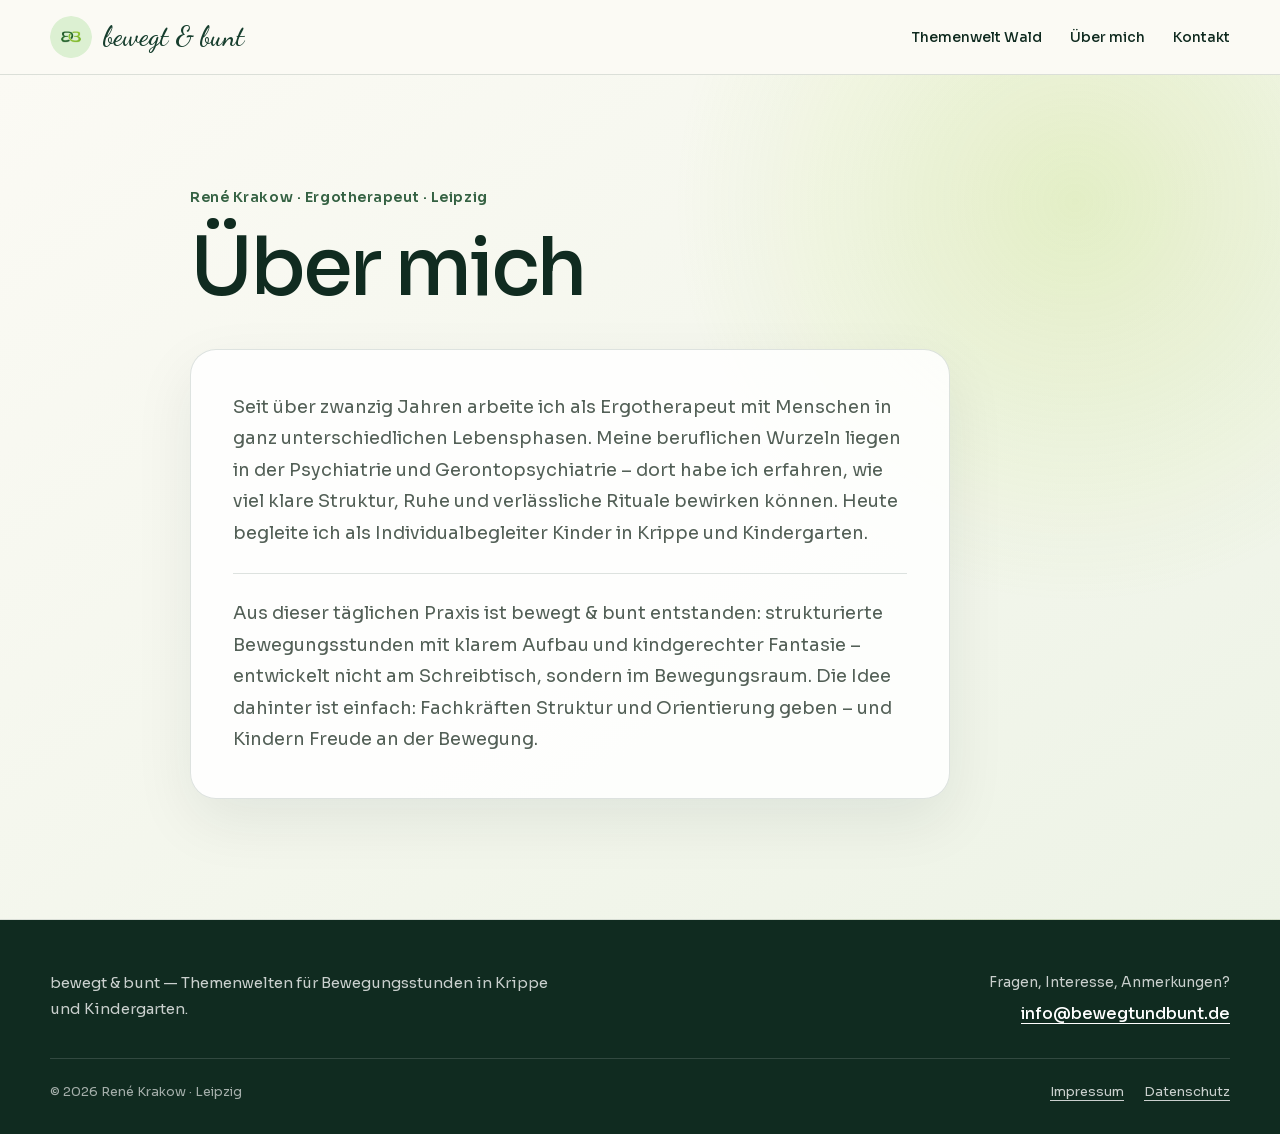
==== about.html @ ee5486d3 "WEBSITE V1 · VORSCHAU KOMPLETT · FOKUSRING · ALT-PREVIEWS ENTFERNT · VOR-LIVE-STAND" ====
<!DOCTYPE html>
<html lang="de">
<head>
  <meta charset="UTF-8" />
  <meta name="viewport" content="width=device-width, initial-scale=1.0" />
  <meta name="theme-color" content="#173e2e" />
  <title>bewegt &amp; bunt — Bewegungsstunden für Krippe und Kindergarten</title>
  <meta name="description" content="Themenwelt Wald: komplette Bewegungsstunden für Krippe und Kindergarten. Klar aufgebaut, altersgerecht übersetzt, mit festem roten Faden — im begleiteten Praxistest." />
  <link rel="stylesheet" href="assets/fonts/fonts.css" />
  <style>
    :root { --forest:#173e2e; --deep:#102b20; --moss:#356243; --leaf:#a8d13b; --mist:#e8f0e4; --cream:#fbfaf4; --paper:#fff; --ink:#223028; --muted:#536057; --line:rgba(23,62,46,.14); --max:1180px; }
    *,*::before,*::after{box-sizing:border-box}
    body{margin:0;background:var(--cream);color:var(--ink);font-family:'Sora',-apple-system,BlinkMacSystemFont,sans-serif;line-height:1.75;-webkit-font-smoothing:antialiased}
    img{display:block;max-width:100%} a{color:inherit} :focus-visible{outline:3px solid #d28839;outline-offset:4px}
    .nav-shell{border-bottom:1px solid var(--line);background:rgba(251,250,244,.96)}
    .nav{width:min(var(--max),calc(100% - 48px));min-height:74px;margin:0 auto;display:flex;align-items:center;justify-content:space-between;gap:32px}
    .brand{display:inline-flex;align-items:center;gap:11px;color:var(--forest);text-decoration:none;white-space:nowrap}.brand img{width:42px;height:42px;border-radius:50%}.brand span{font-family:'Dancing Script',cursive;font-size:27px;font-weight:600}
    .nav-links{display:flex;gap:28px}.nav-links a{color:var(--deep);font-size:14px;font-weight:500;text-decoration:none;text-underline-offset:5px}.nav-links a:hover{text-decoration:underline}
    .hero{border-bottom:1px solid var(--line);background:radial-gradient(circle at 84% 15%,rgba(168,209,59,.22),transparent 31%),linear-gradient(145deg,var(--cream),#edf3e6)}
    .about{width:min(900px,calc(100% - 48px));margin:0 auto;padding:110px 0 120px}
    .eyebrow{margin:0 0 16px;color:var(--moss);font-size:14px;font-weight:600;letter-spacing:.04em}
    h1{margin:0 0 40px;color:var(--deep);font-size:clamp(48px,8vw,80px);font-weight:500;line-height:1.04;letter-spacing:-.04em}
    .copy{max-width:760px;padding:42px;border:1px solid var(--line);border-radius:26px;background:rgba(255,255,255,.86);box-shadow:0 22px 60px rgba(16,43,32,.08)}
    .copy p{margin:0;color:var(--muted);font-size:18px}.copy p+p{margin-top:24px;padding-top:24px;border-top:1px solid var(--line)}
    .footer{padding:50px 0 30px;background:var(--deep);color:rgba(255,255,255,.78)}.footer-inner{width:min(var(--max),calc(100% - 48px));margin:0 auto}.footer-top{display:flex;justify-content:space-between;gap:40px;padding-bottom:30px}.footer-claim{max-width:520px;margin:0;font-size:15px}.footer-contact{text-align:right}.footer-contact p{margin:0 0 6px;font-size:14px}.footer-contact a{color:white;font-weight:500;text-underline-offset:4px}.footer-bottom{padding-top:22px;border-top:1px solid rgba(255,255,255,.14);display:flex;justify-content:space-between;gap:24px;color:rgba(255,255,255,.62);font-size:13px}.legal{display:flex;gap:20px}.legal a{color:rgba(255,255,255,.78);text-underline-offset:4px}
    @media(max-width:700px){.nav{width:min(100% - 32px,var(--max));min-height:68px}.brand img{width:36px;height:36px}.brand span{font-size:23px}.nav-links{gap:14px}.nav-links a{font-size:12px}.nav-links a:first-child{display:none}.about{width:min(100% - 34px,900px);padding:78px 0 88px}.copy{padding:26px}.copy p{font-size:16px}.footer-top,.footer-bottom{flex-direction:column}.footer-contact{text-align:left}}
  </style>
</head>
<body>
  <header class="nav-shell">
    <nav class="nav" aria-label="Hauptnavigation">
      <a class="brand" href="/"><img src="assets/images/logo.png" alt="" width="1024" height="1024" /><span>bewegt &amp; bunt</span></a>
      <div class="nav-links"><a href="/#themenwelt-wald">Themenwelt Wald</a><a href="/about.html" aria-current="page">Über mich</a><a href="/contact.html">Kontakt</a></div>
    </nav>
  </header>
  <main class="hero">
    <section class="about">
      <p class="eyebrow">René Krakow · Ergotherapeut · Leipzig</p>
      <h1>Über mich</h1>
      <div class="copy">
        <p>Seit über zwanzig Jahren arbeite ich als Ergotherapeut mit Menschen in ganz unterschiedlichen Lebensphasen. Meine beruflichen Wurzeln liegen in der Psychiatrie und Gerontopsychiatrie – dort habe ich erfahren, wie viel klare Struktur, Ruhe und verlässliche Rituale bewirken können. Heute begleite ich als Individualbegleiter Kinder in Krippe und Kindergarten.</p>
        <p>Aus dieser täglichen Praxis ist bewegt &amp; bunt entstanden: strukturierte Bewegungsstunden mit klarem Aufbau und kindgerechter Fantasie – entwickelt nicht am Schreibtisch, sondern im Bewegungsraum. Die Idee dahinter ist einfach: Fachkräften Struktur und Orientierung geben – und Kindern Freude an der Bewegung.</p>
      </div>
    </section>
  </main>
  <footer class="footer">
    <div class="footer-inner">
      <div class="footer-top"><p class="footer-claim">bewegt &amp; bunt — Themenwelten für Bewegungsstunden in Krippe und Kindergarten.</p><div class="footer-contact"><p>Fragen, Interesse, Anmerkungen?</p><a href="mailto:info@bewegtundbunt.de">info@bewegtundbunt.de</a></div></div>
      <div class="footer-bottom"><span>© 2026 René Krakow · Leipzig</span><div class="legal"><a href="/Impressum.html">Impressum</a><a href="/datenschutz.html">Datenschutz</a></div></div>
    </div>
  </footer>
</body>
</html>
---- assets/fonts/fonts.css ----
/* Lokal gehostete Schriften — kein externer Datentransfer */

@font-face {
  font-family: 'Sora';
  font-style: normal;
  font-weight: 400 700;
  font-display: swap;
  src: url('sora-variable.woff2') format('woff2');
}

@font-face {
  font-family: 'Dancing Script';
  font-style: normal;
  font-weight: 600 700;
  font-display: swap;
  src: url('dancing-script-variable.woff2') format('woff2');
}

@font-face {
  font-family: 'Source Serif 4';
  font-style: italic;
  font-weight: 400;
  font-display: swap;
  src: url('source-serif-4-italic.woff') format('woff');
}
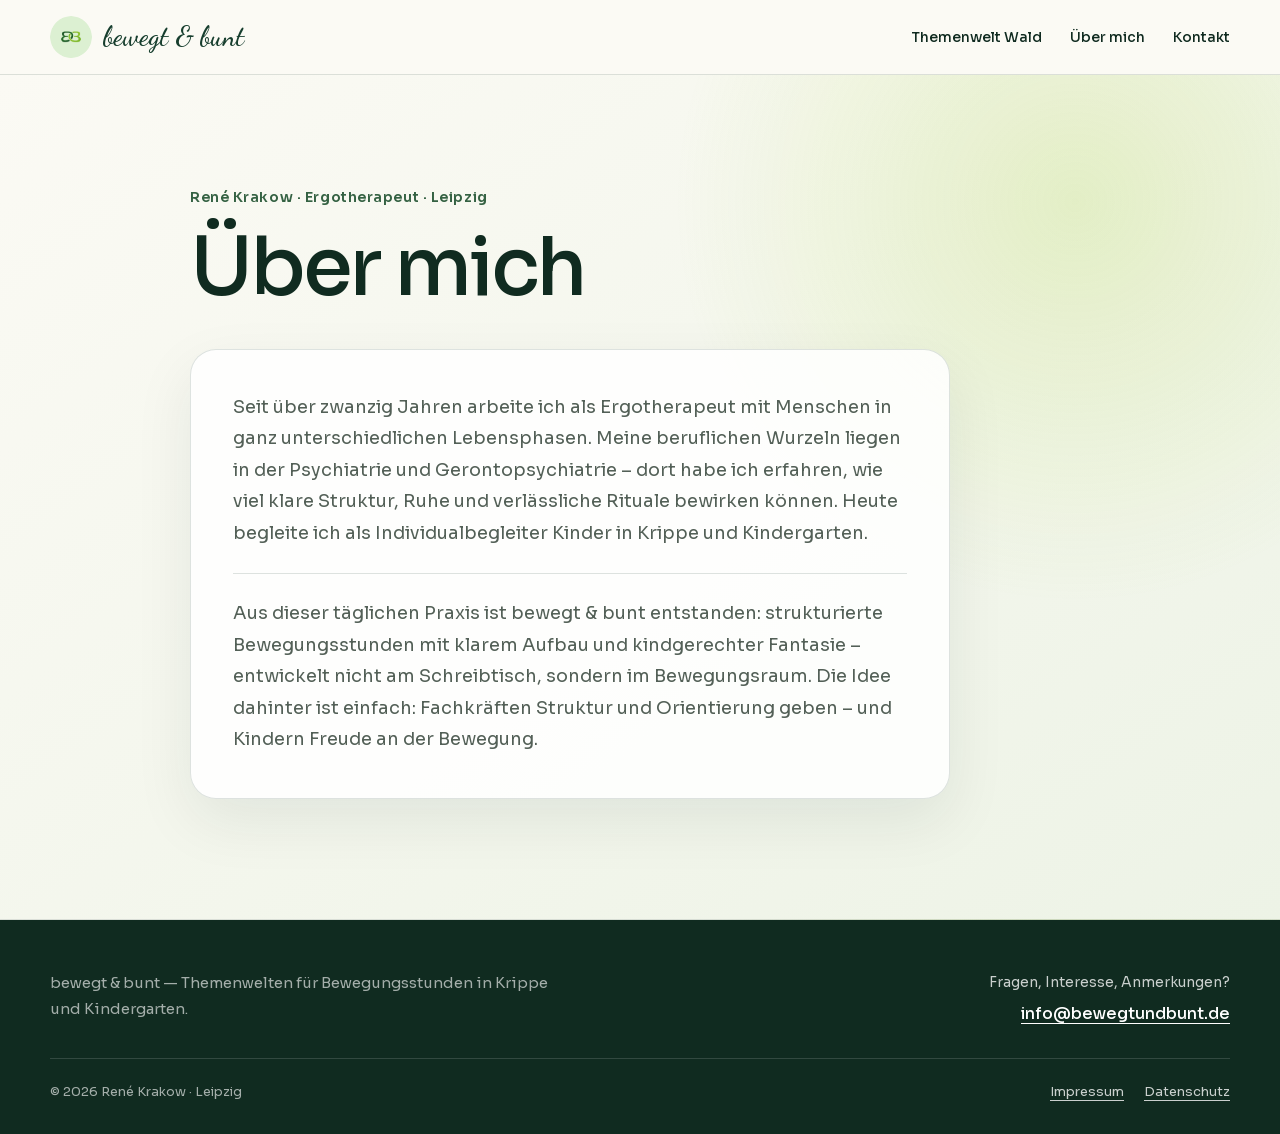
==== commit 6cd2827d: "WEBSITE V1.1 · RENÉ-SICHTRUNDE 1 · SECHS SICHTKORREKTUREN" ====
--- a/about.html
+++ b/about.html
@@ -11,7 +11,7 @@
     :root { --forest:#173e2e; --deep:#102b20; --moss:#356243; --leaf:#a8d13b; --mist:#e8f0e4; --cream:#fbfaf4; --paper:#fff; --ink:#223028; --muted:#536057; --line:rgba(23,62,46,.14); --max:1180px; }
     *,*::before,*::after{box-sizing:border-box}
     body{margin:0;background:var(--cream);color:var(--ink);font-family:'Sora',-apple-system,BlinkMacSystemFont,sans-serif;line-height:1.75;-webkit-font-smoothing:antialiased}
-    img{display:block;max-width:100%} a{color:inherit} :focus-visible{outline:3px solid #d28839;outline-offset:4px}
+    img{display:block;max-width:100%} a{color:inherit} :focus-visible{outline:3px solid var(--deep);outline-offset:3px;box-shadow:0 0 0 3px var(--cream)}
     .nav-shell{border-bottom:1px solid var(--line);background:rgba(251,250,244,.96)}
     .nav{width:min(var(--max),calc(100% - 48px));min-height:74px;margin:0 auto;display:flex;align-items:center;justify-content:space-between;gap:32px}
     .brand{display:inline-flex;align-items:center;gap:11px;color:var(--forest);text-decoration:none;white-space:nowrap}.brand img{width:42px;height:42px;border-radius:50%}.brand span{font-family:'Dancing Script',cursive;font-size:27px;font-weight:600}
@@ -22,7 +22,7 @@
     h1{margin:0 0 40px;color:var(--deep);font-size:clamp(48px,8vw,80px);font-weight:500;line-height:1.04;letter-spacing:-.04em}
     .copy{max-width:760px;padding:42px;border:1px solid var(--line);border-radius:26px;background:rgba(255,255,255,.86);box-shadow:0 22px 60px rgba(16,43,32,.08)}
     .copy p{margin:0;color:var(--muted);font-size:18px}.copy p+p{margin-top:24px;padding-top:24px;border-top:1px solid var(--line)}
-    .footer{padding:50px 0 30px;background:var(--deep);color:rgba(255,255,255,.78)}.footer-inner{width:min(var(--max),calc(100% - 48px));margin:0 auto}.footer-top{display:flex;justify-content:space-between;gap:40px;padding-bottom:30px}.footer-claim{max-width:520px;margin:0;font-size:15px}.footer-contact{text-align:right}.footer-contact p{margin:0 0 6px;font-size:14px}.footer-contact a{color:white;font-weight:500;text-underline-offset:4px}.footer-bottom{padding-top:22px;border-top:1px solid rgba(255,255,255,.14);display:flex;justify-content:space-between;gap:24px;color:rgba(255,255,255,.62);font-size:13px}.legal{display:flex;gap:20px}.legal a{color:rgba(255,255,255,.78);text-underline-offset:4px}
+    .footer{padding:50px 0 30px;background:var(--deep);color:rgba(255,255,255,.78)}.footer-inner{width:min(var(--max),calc(100% - 48px));margin:0 auto}.footer-top{display:flex;justify-content:space-between;gap:40px;padding-bottom:30px}.footer-claim{max-width:520px;margin:0;font-size:15px;color:rgba(255,255,255,.62)}.footer-contact{text-align:right}.footer-contact p{margin:0 0 6px;font-size:14px}.footer-contact a{color:white;font-weight:500;text-underline-offset:4px}.footer-bottom{padding-top:22px;border-top:1px solid rgba(255,255,255,.14);display:flex;justify-content:space-between;gap:24px;color:rgba(255,255,255,.62);font-size:13px}.legal{display:flex;gap:20px}.legal a{color:rgba(255,255,255,.78);text-underline-offset:4px}
     @media(max-width:700px){.nav{width:min(100% - 32px,var(--max));min-height:68px}.brand img{width:36px;height:36px}.brand span{font-size:23px}.nav-links{gap:14px}.nav-links a{font-size:12px}.nav-links a:first-child{display:none}.about{width:min(100% - 34px,900px);padding:78px 0 88px}.copy{padding:26px}.copy p{font-size:16px}.footer-top,.footer-bottom{flex-direction:column}.footer-contact{text-align:left}}
   </style>
 </head>
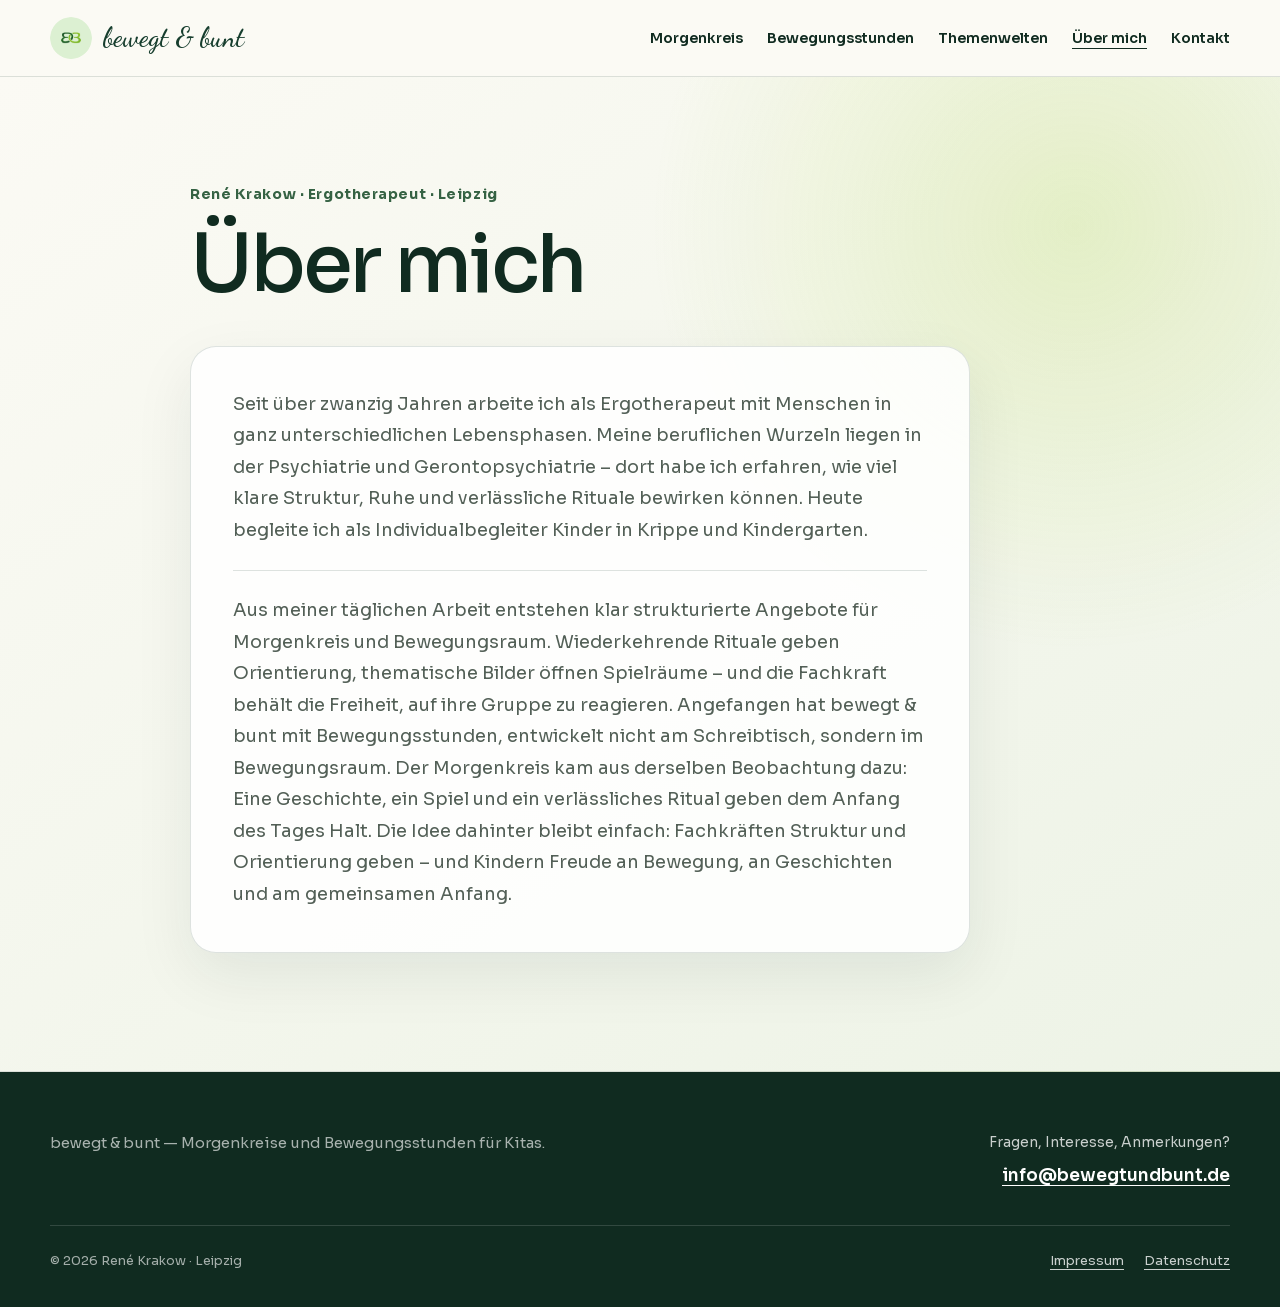
==== commit 91cf9859: "WEBSITE V2 · MORGENKREIS UND BEWEGUNGSSTUNDEN · zwei gleichrangige Angebote, Vorschule angekuendigt " ====
--- a/about.html
+++ b/about.html
@@ -4,49 +4,118 @@
   <meta charset="UTF-8" />
   <meta name="viewport" content="width=device-width, initial-scale=1.0" />
   <meta name="theme-color" content="#173e2e" />
-  <title>bewegt &amp; bunt — Bewegungsstunden für Krippe und Kindergarten</title>
-  <meta name="description" content="Themenwelt Wald: komplette Bewegungsstunden für Krippe und Kindergarten. Klar aufgebaut, altersgerecht übersetzt, mit festem roten Faden — im begleiteten Praxistest." />
+  <title>bewegt &amp; bunt — Morgenkreise und Bewegungsstunden für Kitas</title>
+  <meta name="description" content="Seit über zwanzig Jahren arbeite ich als Ergotherapeut mit Menschen in ganz unterschiedlichen Lebensphasen." />
   <link rel="stylesheet" href="assets/fonts/fonts.css" />
   <style>
-    :root { --forest:#173e2e; --deep:#102b20; --moss:#356243; --leaf:#a8d13b; --mist:#e8f0e4; --cream:#fbfaf4; --paper:#fff; --ink:#223028; --muted:#536057; --line:rgba(23,62,46,.14); --max:1180px; }
+    :root {
+      --forest:#173e2e;
+      --deep:#102b20;
+      --moss:#356243;
+      --leaf:#a8d13b;
+      --cream:#fbfaf4;
+      --ink:#223028;
+      --muted:#536057;
+      --line:rgba(23,62,46,.14);
+      --max:1180px;
+    }
     *,*::before,*::after{box-sizing:border-box}
-    body{margin:0;background:var(--cream);color:var(--ink);font-family:'Sora',-apple-system,BlinkMacSystemFont,sans-serif;line-height:1.75;-webkit-font-smoothing:antialiased}
-    img{display:block;max-width:100%} a{color:inherit} :focus-visible{outline:3px solid var(--deep);outline-offset:3px;box-shadow:0 0 0 3px var(--cream)}
-    .nav-shell{border-bottom:1px solid var(--line);background:rgba(251,250,244,.96)}
-    .nav{width:min(var(--max),calc(100% - 48px));min-height:74px;margin:0 auto;display:flex;align-items:center;justify-content:space-between;gap:32px}
-    .brand{display:inline-flex;align-items:center;gap:11px;color:var(--forest);text-decoration:none;white-space:nowrap}.brand img{width:42px;height:42px;border-radius:50%}.brand span{font-family:'Dancing Script',cursive;font-size:27px;font-weight:600}
-    .nav-links{display:flex;gap:28px}.nav-links a{color:var(--deep);font-size:14px;font-weight:500;text-decoration:none;text-underline-offset:5px}.nav-links a:hover{text-decoration:underline}
-    .hero{border-bottom:1px solid var(--line);background:radial-gradient(circle at 84% 15%,rgba(168,209,59,.22),transparent 31%),linear-gradient(145deg,var(--cream),#edf3e6)}
-    .about{width:min(900px,calc(100% - 48px));margin:0 auto;padding:110px 0 120px}
-    .eyebrow{margin:0 0 16px;color:var(--moss);font-size:14px;font-weight:600;letter-spacing:.04em}
+    body{margin:0;background:var(--cream);color:var(--ink);font-family:'Sora',-apple-system,BlinkMacSystemFont,sans-serif;font-size:16px;line-height:1.75;-webkit-font-smoothing:antialiased}
+    img{display:block;max-width:100%}
+    a{color:inherit}
+    :focus-visible{outline:3px solid var(--deep);outline-offset:4px;box-shadow:0 0 0 4px var(--cream)}
+    .nav-shell{position:sticky;top:0;z-index:100;border-bottom:1px solid var(--line);background:rgba(251,250,244,.97);backdrop-filter:blur(12px)}
+    .nav{width:min(var(--max),calc(100% - 48px));min-height:76px;margin:0 auto;display:flex;align-items:center;justify-content:space-between;gap:28px}
+    .brand{display:inline-flex;align-items:center;gap:11px;color:var(--forest);text-decoration:none;white-space:nowrap}
+    .brand img{width:42px;height:42px;border-radius:50%}
+    .brand span{font-family:'Dancing Script',cursive;font-size:27px;font-weight:600}
+    .nav-links{display:flex;align-items:center;justify-content:flex-end;gap:24px}
+    .nav-links a{color:var(--deep);font-size:14px;font-weight:600;text-decoration:none;text-underline-offset:5px}
+    .nav-links a:hover,.nav-links a[aria-current="page"]{text-decoration:underline}
+    .hero{min-height:650px;border-bottom:1px solid var(--line);background:radial-gradient(circle at 84% 15%,rgba(168,209,59,.22),transparent 31%),linear-gradient(145deg,var(--cream),#edf3e6)}
+    .about{width:min(900px,calc(100% - 48px));margin:0 auto;padding:105px 0 118px}
+    .eyebrow{margin:0 0 16px;color:var(--moss);font-size:14px;font-weight:700;letter-spacing:.04em}
     h1{margin:0 0 40px;color:var(--deep);font-size:clamp(48px,8vw,80px);font-weight:500;line-height:1.04;letter-spacing:-.04em}
-    .copy{max-width:760px;padding:42px;border:1px solid var(--line);border-radius:26px;background:rgba(255,255,255,.86);box-shadow:0 22px 60px rgba(16,43,32,.08)}
-    .copy p{margin:0;color:var(--muted);font-size:18px}.copy p+p{margin-top:24px;padding-top:24px;border-top:1px solid var(--line)}
-    .footer{padding:50px 0 30px;background:var(--deep);color:rgba(255,255,255,.78)}.footer-inner{width:min(var(--max),calc(100% - 48px));margin:0 auto}.footer-top{display:flex;justify-content:space-between;gap:40px;padding-bottom:30px}.footer-claim{max-width:520px;margin:0;font-size:15px;color:rgba(255,255,255,.62)}.footer-contact{text-align:right}.footer-contact p{margin:0 0 6px;font-size:14px}.footer-contact a{color:white;font-weight:500;text-underline-offset:4px}.footer-bottom{padding-top:22px;border-top:1px solid rgba(255,255,255,.14);display:flex;justify-content:space-between;gap:24px;color:rgba(255,255,255,.62);font-size:13px}.legal{display:flex;gap:20px}.legal a{color:rgba(255,255,255,.78);text-underline-offset:4px}
-    @media(max-width:700px){.nav{width:min(100% - 32px,var(--max));min-height:68px}.brand img{width:36px;height:36px}.brand span{font-size:23px}.nav-links{gap:14px}.nav-links a{font-size:12px}.nav-links a:first-child{display:none}.about{width:min(100% - 34px,900px);padding:78px 0 88px}.copy{padding:26px}.copy p{font-size:16px}.footer-top,.footer-bottom{flex-direction:column}.footer-contact{text-align:left}}
+    .copy{max-width:780px;padding:42px;border:1px solid var(--line);border-radius:26px;background:rgba(255,255,255,.86);box-shadow:0 22px 60px rgba(16,43,32,.08)}
+    .copy p{margin:0;color:var(--muted);font-size:18px}
+    .copy p+p{margin-top:24px;padding-top:24px;border-top:1px solid var(--line)}
+    .footer{padding:58px 0 34px;background:var(--deep);color:rgba(255,255,255,.78)}
+    .footer-inner{width:min(var(--max),calc(100% - 48px));margin:0 auto}
+    .footer-top{display:flex;align-items:flex-start;justify-content:space-between;gap:40px;padding-bottom:35px}
+    .footer-claim{max-width:540px;margin:0;font-size:15px;color:rgba(255,255,255,.64)}
+    .footer-contact{text-align:right}
+    .footer-contact p{margin:0 0 6px;font-size:14px}
+    .footer-contact a{color:white;font-size:17px;font-weight:600;text-underline-offset:4px}
+    .footer-bottom{padding-top:24px;border-top:1px solid rgba(255,255,255,.14);display:flex;justify-content:space-between;gap:24px;color:rgba(255,255,255,.62);font-size:13px}
+    .legal{display:flex;gap:20px}
+    .legal a{color:rgba(255,255,255,.78);text-underline-offset:4px}
+    @media(max-width:860px){
+      .nav{width:min(var(--max),calc(100% - 34px));padding:13px 0;align-items:flex-start}
+      .brand img{width:36px;height:36px}
+      .brand span{font-size:23px}
+      .nav-links{max-width:510px;flex-wrap:wrap;gap:8px 17px}
+      .nav-links a{font-size:13px}
+    }
+    @media(max-width:620px){
+      .nav{display:block}
+      .brand{margin-bottom:10px}
+      .nav-links{max-width:100%;display:grid;grid-template-columns:repeat(3,max-content);justify-content:flex-start;gap:7px 15px}
+      .nav-links a{font-size:12px}
+      .about{width:min(100% - 34px,900px);padding:72px 0 84px}
+      .copy{padding:26px}
+      .copy p{font-size:16px}
+      .footer-top,.footer-bottom{flex-direction:column}
+      .footer-contact{text-align:left}
+    }
+    @media(max-width:359px){
+      .nav-links{grid-template-columns:repeat(2,max-content)}
+    }
   </style>
 </head>
 <body>
   <header class="nav-shell">
     <nav class="nav" aria-label="Hauptnavigation">
-      <a class="brand" href="/"><img src="assets/images/logo.png" alt="" width="1024" height="1024" /><span>bewegt &amp; bunt</span></a>
-      <div class="nav-links"><a href="/#themenwelt-wald">Themenwelt Wald</a><a href="/about.html" aria-current="page">Über mich</a><a href="/contact.html">Kontakt</a></div>
+      <a class="brand" href="/">
+        <img src="assets/images/logo.png" alt="" width="1024" height="1024" />
+        <span>bewegt &amp; bunt</span>
+      </a>
+      <div class="nav-links">
+        <a href="/#morgenkreis">Morgenkreis</a>
+        <a href="/#bewegungsstunden">Bewegungsstunden</a>
+        <a href="/#themenwelten">Themenwelten</a>
+        <a href="/about.html" aria-current="page">Über mich</a>
+        <a href="/contact.html">Kontakt</a>
+      </div>
     </nav>
   </header>
+
   <main class="hero">
     <section class="about">
       <p class="eyebrow">René Krakow · Ergotherapeut · Leipzig</p>
       <h1>Über mich</h1>
       <div class="copy">
         <p>Seit über zwanzig Jahren arbeite ich als Ergotherapeut mit Menschen in ganz unterschiedlichen Lebensphasen. Meine beruflichen Wurzeln liegen in der Psychiatrie und Gerontopsychiatrie – dort habe ich erfahren, wie viel klare Struktur, Ruhe und verlässliche Rituale bewirken können. Heute begleite ich als Individualbegleiter Kinder in Krippe und Kindergarten.</p>
-        <p>Aus dieser täglichen Praxis ist bewegt &amp; bunt entstanden: strukturierte Bewegungsstunden mit klarem Aufbau und kindgerechter Fantasie – entwickelt nicht am Schreibtisch, sondern im Bewegungsraum. Die Idee dahinter ist einfach: Fachkräften Struktur und Orientierung geben – und Kindern Freude an der Bewegung.</p>
+        <p>Aus meiner täglichen Arbeit entstehen klar strukturierte Angebote für Morgenkreis und Bewegungsraum. Wiederkehrende Rituale geben Orientierung, thematische Bilder öffnen Spielräume – und die Fachkraft behält die Freiheit, auf ihre Gruppe zu reagieren. Angefangen hat bewegt &amp; bunt mit Bewegungsstunden, entwickelt nicht am Schreibtisch, sondern im Bewegungsraum. Der Morgenkreis kam aus derselben Beobachtung dazu: Eine Geschichte, ein Spiel und ein verlässliches Ritual geben dem Anfang des Tages Halt. Die Idee dahinter bleibt einfach: Fachkräften Struktur und Orientierung geben – und Kindern Freude an Bewegung, an Geschichten und am gemeinsamen Anfang.</p>
       </div>
     </section>
   </main>
+
   <footer class="footer">
     <div class="footer-inner">
-      <div class="footer-top"><p class="footer-claim">bewegt &amp; bunt — Themenwelten für Bewegungsstunden in Krippe und Kindergarten.</p><div class="footer-contact"><p>Fragen, Interesse, Anmerkungen?</p><a href="mailto:info@bewegtundbunt.de">info@bewegtundbunt.de</a></div></div>
-      <div class="footer-bottom"><span>© 2026 René Krakow · Leipzig</span><div class="legal"><a href="/Impressum.html">Impressum</a><a href="/datenschutz.html">Datenschutz</a></div></div>
+      <div class="footer-top">
+        <p class="footer-claim">bewegt &amp; bunt — Morgenkreise und Bewegungsstunden für Kitas.</p>
+        <div class="footer-contact">
+          <p>Fragen, Interesse, Anmerkungen?</p>
+          <a href="mailto:info@bewegtundbunt.de">info@bewegtundbunt.de</a>
+        </div>
+      </div>
+      <div class="footer-bottom">
+        <span>© 2026 René Krakow · Leipzig</span>
+        <div class="legal">
+          <a href="/Impressum.html">Impressum</a>
+          <a href="/datenschutz.html">Datenschutz</a>
+        </div>
+      </div>
     </div>
   </footer>
 </body>
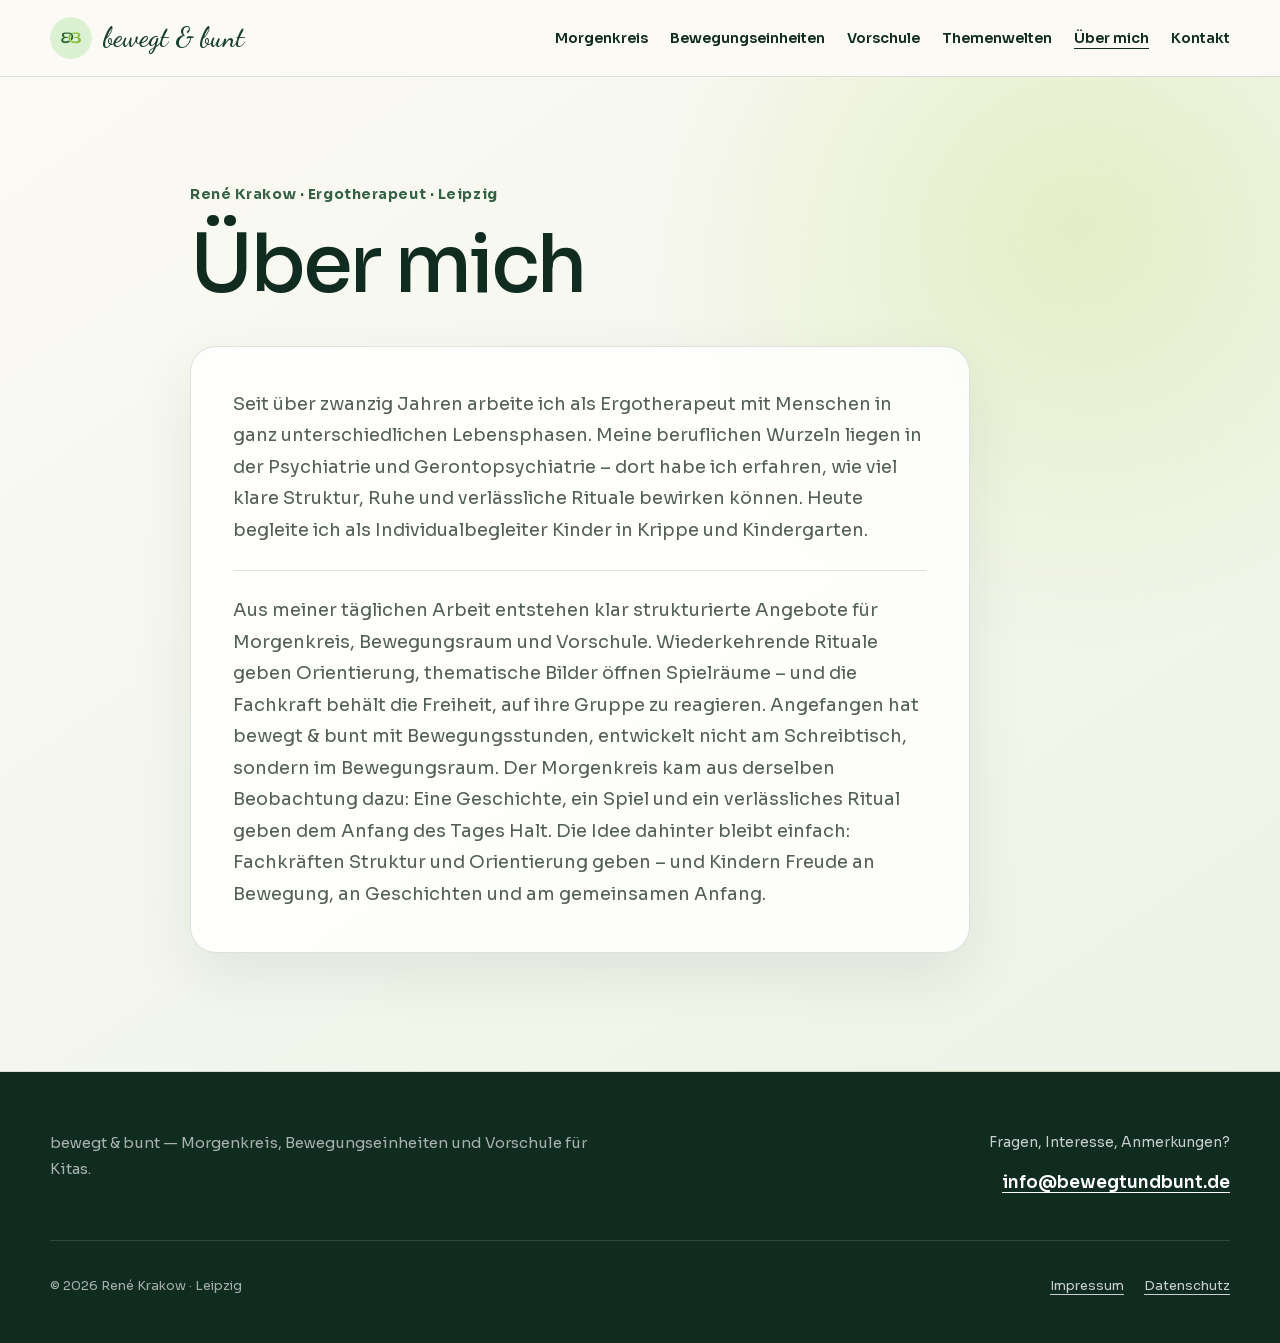
==== commit 450fa158: "Website A01: drei gleichwertige Bereiche mit zwölf Wald-Testfassungen Startseite neu gegliedert (Ein" ====
--- a/about.html
+++ b/about.html
@@ -4,7 +4,7 @@
   <meta charset="UTF-8" />
   <meta name="viewport" content="width=device-width, initial-scale=1.0" />
   <meta name="theme-color" content="#173e2e" />
-  <title>bewegt &amp; bunt — Morgenkreise und Bewegungsstunden für Kitas</title>
+  <title>Über mich — bewegt &amp; bunt</title>
   <meta name="description" content="Seit über zwanzig Jahren arbeite ich als Ergotherapeut mit Menschen in ganz unterschiedlichen Lebensphasen." />
   <link rel="stylesheet" href="assets/fonts/fonts.css" />
   <style>
@@ -20,17 +20,19 @@
       --max:1180px;
     }
     *,*::before,*::after{box-sizing:border-box}
+    html{scroll-padding-top:104px;scroll-padding-bottom:16px}
     body{margin:0;background:var(--cream);color:var(--ink);font-family:'Sora',-apple-system,BlinkMacSystemFont,sans-serif;font-size:16px;line-height:1.75;-webkit-font-smoothing:antialiased}
     img{display:block;max-width:100%}
     a{color:inherit}
     :focus-visible{outline:3px solid var(--deep);outline-offset:4px;box-shadow:0 0 0 4px var(--cream)}
+    .footer :focus-visible{outline-color:var(--leaf);box-shadow:none}
     .nav-shell{position:sticky;top:0;z-index:100;border-bottom:1px solid var(--line);background:rgba(251,250,244,.97);backdrop-filter:blur(12px)}
     .nav{width:min(var(--max),calc(100% - 48px));min-height:76px;margin:0 auto;display:flex;align-items:center;justify-content:space-between;gap:28px}
-    .brand{display:inline-flex;align-items:center;gap:11px;color:var(--forest);text-decoration:none;white-space:nowrap}
+    .brand{display:inline-flex;align-items:center;gap:11px;min-height:44px;color:var(--forest);text-decoration:none;white-space:nowrap}
     .brand img{width:42px;height:42px;border-radius:50%}
     .brand span{font-family:'Dancing Script',cursive;font-size:27px;font-weight:600}
-    .nav-links{display:flex;align-items:center;justify-content:flex-end;gap:24px}
-    .nav-links a{color:var(--deep);font-size:14px;font-weight:600;text-decoration:none;text-underline-offset:5px}
+    .nav-links{display:flex;flex-wrap:wrap;align-items:center;justify-content:flex-end;gap:0 22px}
+    .nav-links a{min-height:44px;display:inline-flex;align-items:center;color:var(--deep);font-size:14px;font-weight:600;text-decoration:none;text-underline-offset:5px;white-space:nowrap}
     .nav-links a:hover,.nav-links a[aria-current="page"]{text-decoration:underline}
     .hero{min-height:650px;border-bottom:1px solid var(--line);background:radial-gradient(circle at 84% 15%,rgba(168,209,59,.22),transparent 31%),linear-gradient(145deg,var(--cream),#edf3e6)}
     .about{width:min(900px,calc(100% - 48px));margin:0 auto;padding:105px 0 118px}
@@ -45,26 +47,34 @@
     .footer-claim{max-width:540px;margin:0;font-size:15px;color:rgba(255,255,255,.64)}
     .footer-contact{text-align:right}
     .footer-contact p{margin:0 0 6px;font-size:14px}
-    .footer-contact a{color:white;font-size:17px;font-weight:600;text-underline-offset:4px}
-    .footer-bottom{padding-top:24px;border-top:1px solid rgba(255,255,255,.14);display:flex;justify-content:space-between;gap:24px;color:rgba(255,255,255,.62);font-size:13px}
+    .footer-contact a{min-height:44px;display:inline-flex;align-items:center;color:white;font-size:17px;font-weight:600;text-underline-offset:4px}
+    .footer-bottom{padding-top:24px;border-top:1px solid rgba(255,255,255,.14);display:flex;justify-content:space-between;align-items:center;gap:24px;color:rgba(255,255,255,.62);font-size:13px}
     .legal{display:flex;gap:20px}
-    .legal a{color:rgba(255,255,255,.78);text-underline-offset:4px}
+    .legal a{min-height:44px;display:inline-flex;align-items:center;color:rgba(255,255,255,.78);text-underline-offset:4px}
+    @media(prefers-reduced-motion:reduce){html{scroll-behavior:auto}}
+    @media(max-width:1150px){
+      .nav-links{gap:0 18px}
+    }
     @media(max-width:860px){
-      .nav{width:min(var(--max),calc(100% - 34px));padding:13px 0;align-items:flex-start}
+      html{scroll-padding-top:128px}
+      .nav{width:min(var(--max),calc(100% - 34px));padding:10px 0;align-items:flex-start}
       .brand img{width:36px;height:36px}
       .brand span{font-size:23px}
-      .nav-links{max-width:510px;flex-wrap:wrap;gap:8px 17px}
+      .nav-links{max-width:520px;flex-wrap:wrap;gap:0 17px}
       .nav-links a{font-size:13px}
     }
     @media(max-width:620px){
-      .nav{display:block}
-      .brand{margin-bottom:10px}
-      .nav-links{max-width:100%;display:grid;grid-template-columns:repeat(3,max-content);justify-content:flex-start;gap:7px 15px}
+      html{scroll-padding-top:12px}
+      .nav-shell{position:static}
+      .nav{display:block;padding:10px 0 6px}
+      .brand{margin-bottom:2px}
+      .nav-links{max-width:100%;display:grid;grid-template-columns:repeat(3,max-content);justify-content:flex-start;gap:0 15px}
       .nav-links a{font-size:12px}
       .about{width:min(100% - 34px,900px);padding:72px 0 84px}
       .copy{padding:26px}
       .copy p{font-size:16px}
       .footer-top,.footer-bottom{flex-direction:column}
+      .footer-bottom{align-items:flex-start;gap:4px}
       .footer-contact{text-align:left}
     }
     @media(max-width:359px){
@@ -81,7 +91,8 @@
       </a>
       <div class="nav-links">
         <a href="/#morgenkreis">Morgenkreis</a>
-        <a href="/#bewegungsstunden">Bewegungsstunden</a>
+        <a href="/#bewegungseinheiten">Bewegungseinheiten</a>
+        <a href="/#vorschule">Vorschule</a>
         <a href="/#themenwelten">Themenwelten</a>
         <a href="/about.html" aria-current="page">Über mich</a>
         <a href="/contact.html">Kontakt</a>
@@ -95,7 +106,7 @@
       <h1>Über mich</h1>
       <div class="copy">
         <p>Seit über zwanzig Jahren arbeite ich als Ergotherapeut mit Menschen in ganz unterschiedlichen Lebensphasen. Meine beruflichen Wurzeln liegen in der Psychiatrie und Gerontopsychiatrie – dort habe ich erfahren, wie viel klare Struktur, Ruhe und verlässliche Rituale bewirken können. Heute begleite ich als Individualbegleiter Kinder in Krippe und Kindergarten.</p>
-        <p>Aus meiner täglichen Arbeit entstehen klar strukturierte Angebote für Morgenkreis und Bewegungsraum. Wiederkehrende Rituale geben Orientierung, thematische Bilder öffnen Spielräume – und die Fachkraft behält die Freiheit, auf ihre Gruppe zu reagieren. Angefangen hat bewegt &amp; bunt mit Bewegungsstunden, entwickelt nicht am Schreibtisch, sondern im Bewegungsraum. Der Morgenkreis kam aus derselben Beobachtung dazu: Eine Geschichte, ein Spiel und ein verlässliches Ritual geben dem Anfang des Tages Halt. Die Idee dahinter bleibt einfach: Fachkräften Struktur und Orientierung geben – und Kindern Freude an Bewegung, an Geschichten und am gemeinsamen Anfang.</p>
+        <p>Aus meiner täglichen Arbeit entstehen klar strukturierte Angebote für Morgenkreis, Bewegungsraum und Vorschule. Wiederkehrende Rituale geben Orientierung, thematische Bilder öffnen Spielräume – und die Fachkraft behält die Freiheit, auf ihre Gruppe zu reagieren. Angefangen hat bewegt &amp; bunt mit Bewegungsstunden, entwickelt nicht am Schreibtisch, sondern im Bewegungsraum. Der Morgenkreis kam aus derselben Beobachtung dazu: Eine Geschichte, ein Spiel und ein verlässliches Ritual geben dem Anfang des Tages Halt. Die Idee dahinter bleibt einfach: Fachkräften Struktur und Orientierung geben – und Kindern Freude an Bewegung, an Geschichten und am gemeinsamen Anfang.</p>
       </div>
     </section>
   </main>
@@ -103,7 +114,7 @@
   <footer class="footer">
     <div class="footer-inner">
       <div class="footer-top">
-        <p class="footer-claim">bewegt &amp; bunt — Morgenkreise und Bewegungsstunden für Kitas.</p>
+        <p class="footer-claim">bewegt &amp; bunt — Morgenkreis, Bewegungseinheiten und Vorschule für Kitas.</p>
         <div class="footer-contact">
           <p>Fragen, Interesse, Anmerkungen?</p>
           <a href="mailto:info@bewegtundbunt.de">info@bewegtundbunt.de</a>
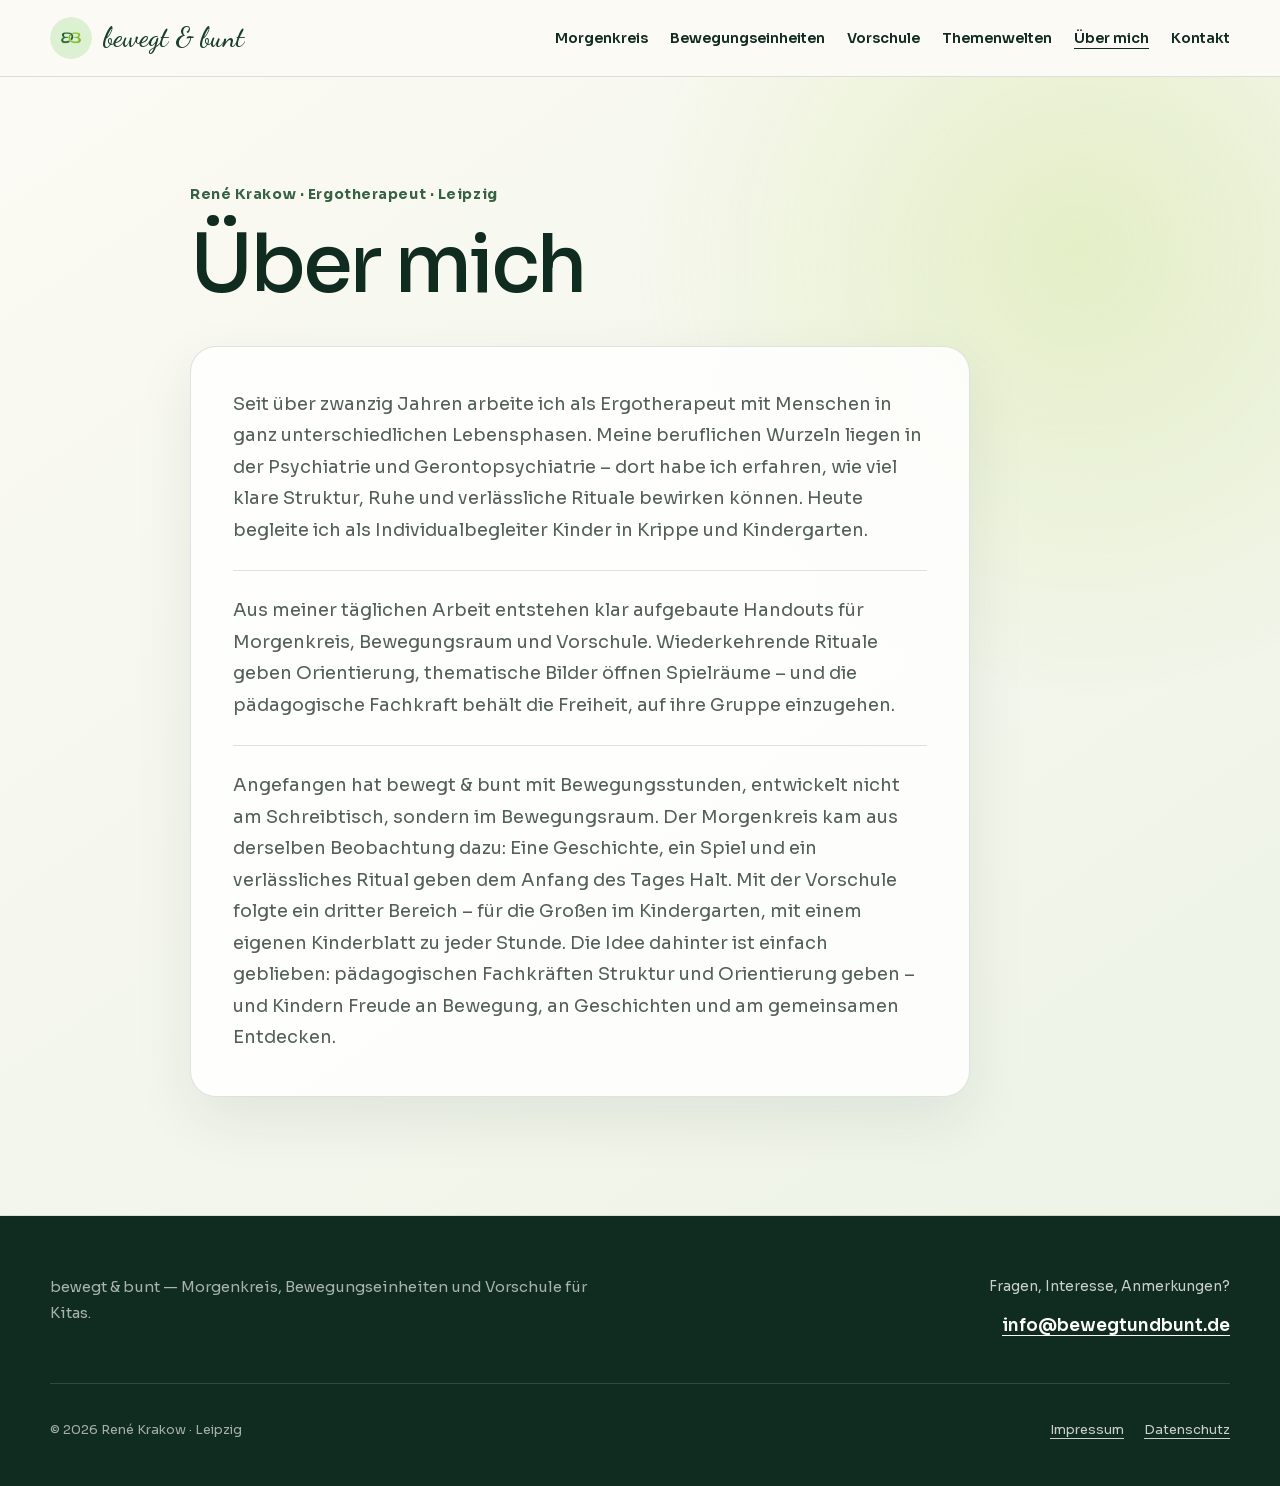
==== commit d3b97270: "Website A10: about.html Textfassung" ====
--- a/about.html
+++ b/about.html
@@ -5,7 +5,7 @@
   <meta name="viewport" content="width=device-width, initial-scale=1.0" />
   <meta name="theme-color" content="#173e2e" />
   <title>Über mich — bewegt &amp; bunt</title>
-  <meta name="description" content="Seit über zwanzig Jahren arbeite ich als Ergotherapeut mit Menschen in ganz unterschiedlichen Lebensphasen." />
+  <meta name="description" content="René Krakow, Ergotherapeut aus Leipzig, über die Idee hinter bewegt &amp; bunt: Handouts für Morgenkreis, Bewegungseinheiten und Vorschule, entstanden im Kita-Alltag." />
   <link rel="stylesheet" href="assets/fonts/fonts.css" />
   <style>
     :root {
@@ -106,7 +106,8 @@
       <h1>Über mich</h1>
       <div class="copy">
         <p>Seit über zwanzig Jahren arbeite ich als Ergotherapeut mit Menschen in ganz unterschiedlichen Lebensphasen. Meine beruflichen Wurzeln liegen in der Psychiatrie und Gerontopsychiatrie – dort habe ich erfahren, wie viel klare Struktur, Ruhe und verlässliche Rituale bewirken können. Heute begleite ich als Individualbegleiter Kinder in Krippe und Kindergarten.</p>
-        <p>Aus meiner täglichen Arbeit entstehen klar strukturierte Angebote für Morgenkreis, Bewegungsraum und Vorschule. Wiederkehrende Rituale geben Orientierung, thematische Bilder öffnen Spielräume – und die Fachkraft behält die Freiheit, auf ihre Gruppe zu reagieren. Angefangen hat bewegt &amp; bunt mit Bewegungsstunden, entwickelt nicht am Schreibtisch, sondern im Bewegungsraum. Der Morgenkreis kam aus derselben Beobachtung dazu: Eine Geschichte, ein Spiel und ein verlässliches Ritual geben dem Anfang des Tages Halt. Die Idee dahinter bleibt einfach: Fachkräften Struktur und Orientierung geben – und Kindern Freude an Bewegung, an Geschichten und am gemeinsamen Anfang.</p>
+        <p>Aus meiner täglichen Arbeit entstehen klar aufgebaute Handouts für Morgenkreis, Bewegungsraum und Vorschule. Wiederkehrende Rituale geben Orientierung, thematische Bilder öffnen Spielräume – und die pädagogische Fachkraft behält die Freiheit, auf ihre Gruppe einzugehen.</p>
+        <p>Angefangen hat bewegt &amp; bunt mit Bewegungsstunden, entwickelt nicht am Schreibtisch, sondern im Bewegungsraum. Der Morgenkreis kam aus derselben Beobachtung dazu: Eine Geschichte, ein Spiel und ein verlässliches Ritual geben dem Anfang des Tages Halt. Mit der Vorschule folgte ein dritter Bereich – für die Großen im Kindergarten, mit einem eigenen Kinderblatt zu jeder Stunde. Die Idee dahinter ist einfach geblieben: pädagogischen Fachkräften Struktur und Orientierung geben – und Kindern Freude an Bewegung, an Geschichten und am gemeinsamen Entdecken.</p>
       </div>
     </section>
   </main>
